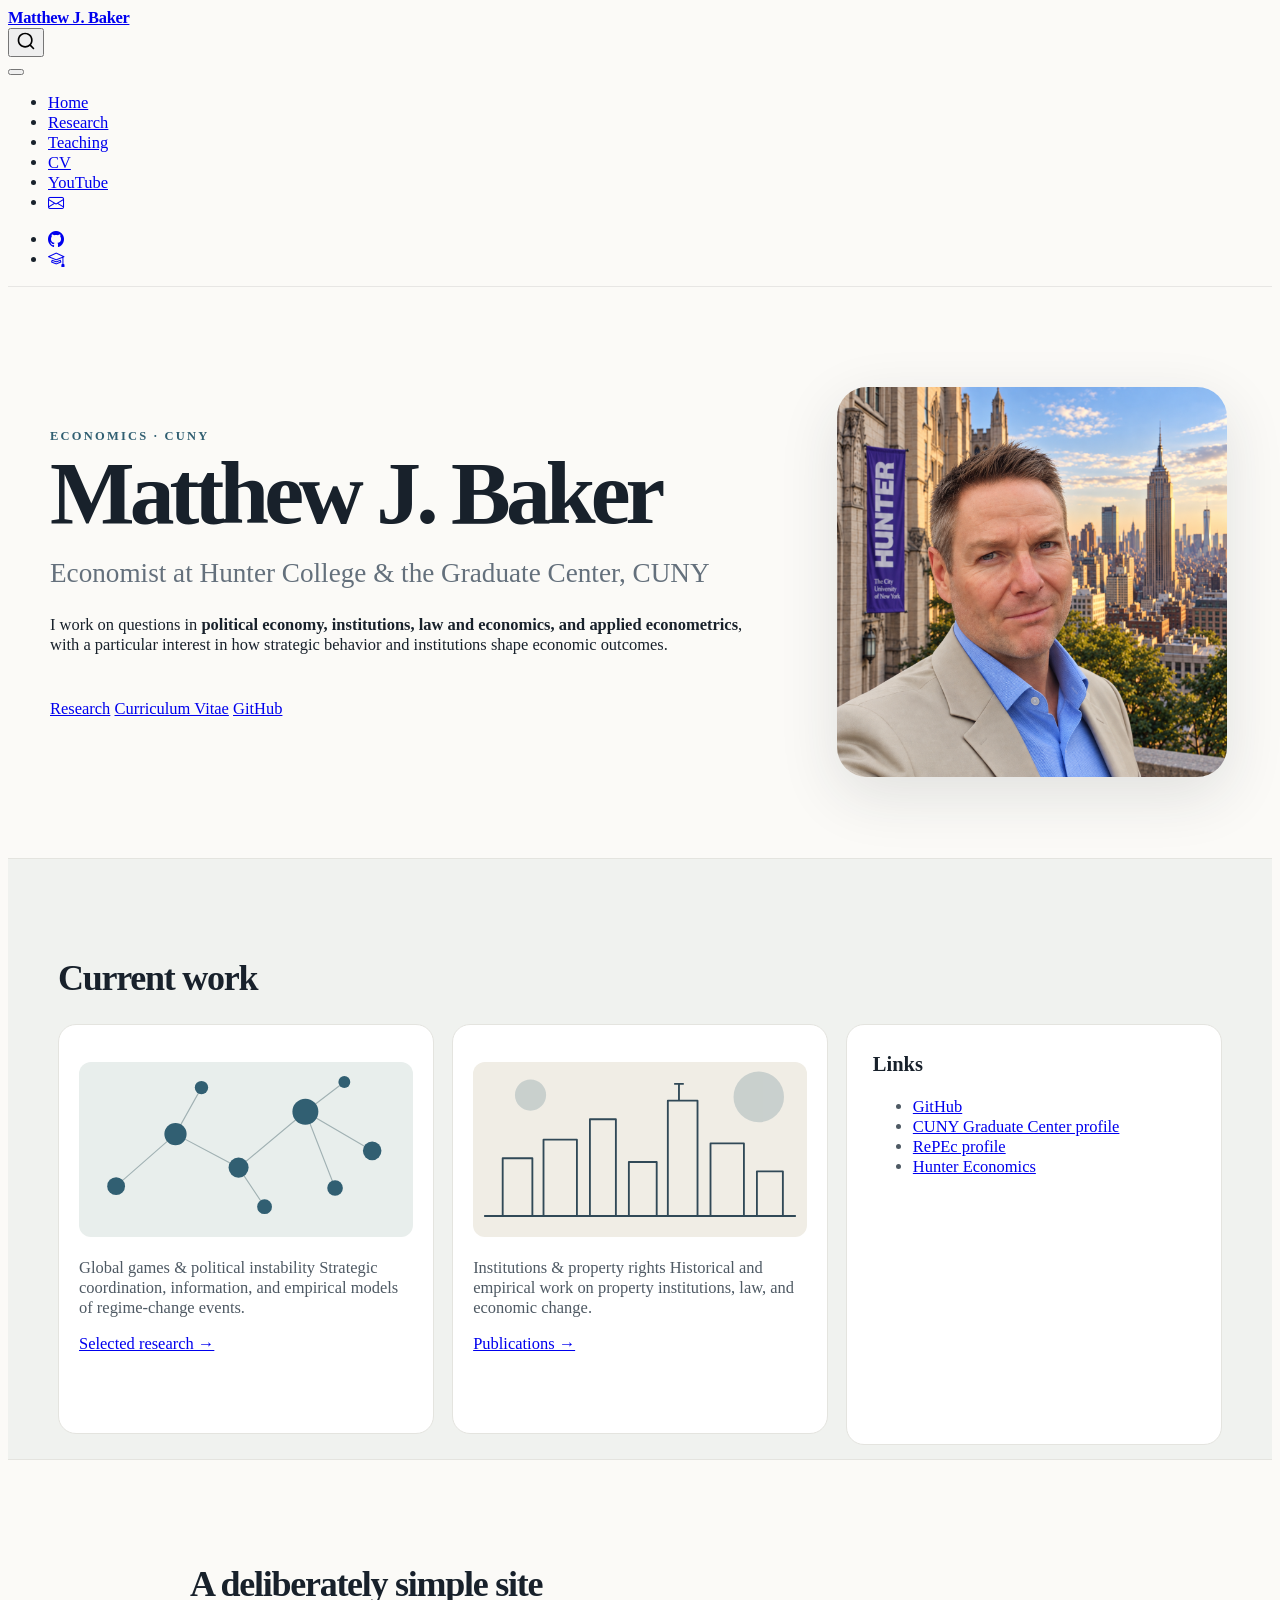
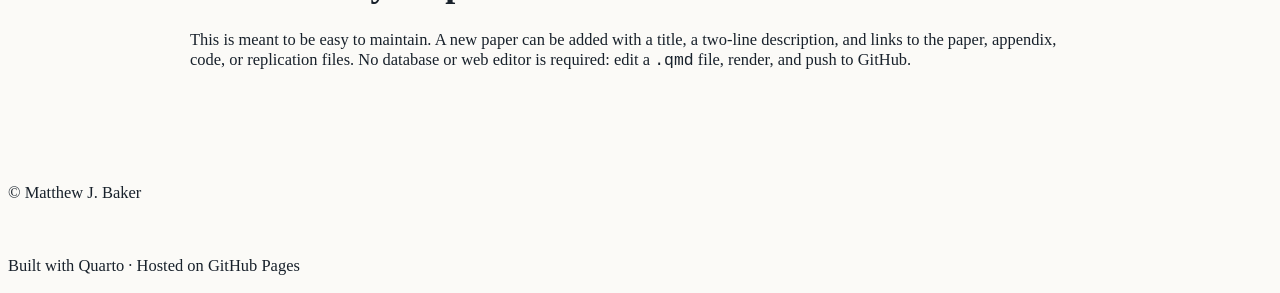
==== docs/index.html @ 520c76de "Initial academic website" ====
<!DOCTYPE html>
<html xmlns="http://www.w3.org/1999/xhtml" lang="en" xml:lang="en"><head>

<meta charset="utf-8">
<meta name="generator" content="quarto-1.10.18">

<meta name="viewport" content="width=device-width, initial-scale=1.0, user-scalable=yes">


<title>Matthew J. Baker</title>
<style>
/* Default styles provided by pandoc.
** See https://pandoc.org/MANUAL.html#variables-for-html for config info.
*/
span.smallcaps{font-variant: small-caps;}
div.columns{display: flex; gap: 1.5em;}
div.column{flex: auto;}
@media screen {
div.columns{gap: min(4vw, 1.5em);}
div.column{overflow-x: auto;}
}
div.hanging-indent{margin-left: 1.5em; text-indent: -1.5em;}
ul.task-list{list-style: none;}
ul.task-list li input[type="checkbox"] {
  width: 0.8em;
  margin: 0 0.8em 0.2em -1em; /* quarto-specific, see https://github.com/quarto-dev/quarto-cli/issues/4556 */ 
  vertical-align: middle;
}
</style>


<script src="site_libs/quarto-nav/quarto-nav.js"></script>
<script src="site_libs/quarto-nav/headroom.min.js"></script>
<script src="site_libs/clipboard/clipboard.min.js"></script>
<script src="site_libs/quarto-search/autocomplete.umd.js"></script>
<script src="site_libs/quarto-search/fuse.min.js"></script>
<script src="site_libs/quarto-search/quarto-search.js"></script>
<meta name="quarto:offset" content="./">
<script src="site_libs/quarto-html/quarto.js" type="module"></script>
<script src="site_libs/quarto-html/tabsets/tabsets.js" type="module"></script>
<script src="site_libs/quarto-html/popper.min.js"></script>
<script src="site_libs/quarto-html/tippy.umd.min.js"></script>
<script src="site_libs/quarto-html/anchor.min.js"></script>
<link href="site_libs/quarto-html/tippy.css" rel="stylesheet">
<link href="site_libs/quarto-html/quarto-syntax-highlighting-64a204ab8560d761af7679ceaba22944.css" rel="stylesheet" id="quarto-text-highlighting-styles">
<script src="site_libs/bootstrap/bootstrap.min.js"></script>
<link href="site_libs/bootstrap/bootstrap-icons.css" rel="stylesheet">
<link href="site_libs/bootstrap/bootstrap-172ba59bd5e0b52282274ba0c0cc16fc.min.css" rel="stylesheet" append-hash="true" id="quarto-bootstrap" data-mode="light">
<script id="quarto-search-options" type="application/json">{
  "location": "navbar",
  "copy-button": false,
  "collapse-after": 3,
  "panel-placement": "end",
  "type": "overlay",
  "limit": 50,
  "keyboard-shortcut": [
    "f",
    "/",
    "s"
  ],
  "show-item-context": false,
  "language": {
    "search-no-results-text": "No results",
    "search-matching-documents-text": "matching documents",
    "search-copy-link-title": "Copy link to search",
    "search-hide-matches-text": "Hide additional matches",
    "search-more-match-text": "more match in this document",
    "search-more-matches-text": "more matches in this document",
    "search-clear-button-title": "Clear",
    "search-text-placeholder": "",
    "search-detached-cancel-button-title": "Cancel",
    "search-submit-button-title": "Submit",
    "search-label": "Search"
  }
}</script>
<style>html{ scroll-behavior: smooth; }</style>


<link rel="stylesheet" href="styles.css">
<meta property="og:title" content="– Matthew J. Baker">
<meta property="og:description" content="Economist at Hunter College and the Graduate Center, CUNY">
<meta property="og:image" content="images/headshot.png">
<meta property="og:site_name" content="Matthew J. Baker">
<meta property="og:image:alt" content="Matthew J. Baker">
</head>

<body class="nav-fixed quarto-light">

<div id="quarto-search-results"></div>
  <header id="quarto-header" class="headroom fixed-top">
    <nav class="navbar navbar-expand-lg " data-bs-theme="dark">
      <div class="navbar-container container-fluid">
      <div class="navbar-brand-container mx-auto">
    <a class="navbar-brand" href="./index.html">
    <span class="navbar-title">Matthew J. Baker</span>
    </a>
  </div>
            <div id="quarto-search" class="" title="Search"></div>
          <button class="navbar-toggler" type="button" data-bs-toggle="collapse" data-bs-target="#navbarCollapse" aria-controls="navbarCollapse" role="menu" aria-expanded="false" aria-label="Toggle navigation" onclick="if (window.quartoToggleHeadroom) { window.quartoToggleHeadroom(); }">
  <span class="navbar-toggler-icon"></span>
</button>
          <div class="collapse navbar-collapse" id="navbarCollapse">
            <ul class="navbar-nav navbar-nav-scroll me-auto">
  <li class="nav-item">
    <a class="nav-link active" href="./index.html" aria-current="page"> 
<span class="menu-text">Home</span></a>
  </li>  
  <li class="nav-item">
    <a class="nav-link" href="./research.html"> 
<span class="menu-text">Research</span></a>
  </li>  
  <li class="nav-item">
    <a class="nav-link" href="./teaching.html"> 
<span class="menu-text">Teaching</span></a>
  </li>  
  <li class="nav-item">
    <a class="nav-link" href="./cv.html"> 
<span class="menu-text">CV</span></a>
  </li>  
  <li class="nav-item">
    <a class="nav-link" href="https://www.youtube.com/@matthewbaker494"> 
<span class="menu-text">YouTube</span></a>
  </li>  
  <li class="nav-item compact">
    <a class="nav-link" href="mailto:matthew.baker@hunter.cuny.edu"> <i class="bi bi-envelope" role="img" aria-label="Email">
</i> 
<span class="menu-text"></span></a>
  </li>  
</ul>
            <ul class="navbar-nav navbar-nav-scroll ms-auto">
  <li class="nav-item compact">
    <a class="nav-link" href="https://github.com/mbaker21231"> <i class="bi bi-github" role="img" aria-label="GitHub">
</i> 
<span class="menu-text"></span></a>
  </li>  
  <li class="nav-item compact">
    <a class="nav-link" href="https://www.gc.cuny.edu/people/matthew-baker"> <i class="bi bi-mortarboard" role="img" aria-label="CUNY Graduate Center profile">
</i> 
<span class="menu-text"></span></a>
  </li>  
</ul>
          </div> <!-- /navcollapse -->
            <div class="quarto-navbar-tools">
</div>
      </div> <!-- /container-fluid -->
    </nav>
</header>
<!-- content -->
<div id="quarto-content" class="quarto-container page-columns page-rows-contents page-layout-full page-navbar">
<!-- sidebar -->
<!-- margin-sidebar -->
    
<!-- main -->
<main class="content column-page" id="quarto-document-content"><header id="title-block-header" class="quarto-title-block"></header>




<div class="hero-wrap">
<div class="hero-copy">
<div class="eyebrow">
ECONOMICS · CUNY
</div>
<section id="matthew-j.-baker" class="level1">
<h1>Matthew J. Baker</h1>
<section id="economist-at-hunter-college-the-graduate-center-cuny" class="level2">
<h2 class="anchored" data-anchor-id="economist-at-hunter-college-the-graduate-center-cuny">Economist at Hunter College &amp; the Graduate Center, CUNY</h2>
<p>I work on questions in <strong>political economy, institutions, law and economics, and applied econometrics</strong>, with a particular interest in how strategic behavior and institutions shape economic outcomes.</p>
<div class="hero-links">
<p><a class="btn btn-primary" href="./research.html">Research</a> <a class="btn btn-outline-dark" href="./cv.html">Curriculum Vitae</a> <a class="btn btn-outline-dark" href="https://github.com/mbaker21231">GitHub</a></p>
</div>
</section>
</section>
</div>
<div class="hero-image">
<p><img src="images/headshot.png" class="img-fluid" alt="Matthew J. Baker"></p>
</div>
</div>
<section id="current-work" class="level2 stripe">
<h2 class="anchored" data-anchor-id="current-work">Current work</h2>
<div class="card-grid">
<div class="site-card">
<p><img src="images/research-network.svg" class="img-fluid" alt="Abstract network diagram"> Global games &amp; political instability Strategic coordination, information, and empirical models of regime-change events.</p>
<p><a href="./research.html">Selected research →</a></p>
</div>
<div class="site-card">
<p><img src="images/nyc-lines.svg" class="img-fluid" alt="Abstract New York skyline line drawing"> Institutions &amp; property rights Historical and empirical work on property institutions, law, and economic change.</p>
<p><a href="./research.html">Publications →</a></p>
</div>
<section id="links" class="level3 site-card text-card">
<h3 class="anchored" data-anchor-id="links">Links</h3>
<ul>
<li><a href="https://github.com/mbaker21231">GitHub</a></li>
<li><a href="https://www.gc.cuny.edu/people/matthew-baker">CUNY Graduate Center profile</a></li>
<li><a href="https://ideas.repec.org/e/pba114.html">RePEc profile</a></li>
<li><a href="https://www.hunter.cuny.edu/artsci/economics/">Hunter Economics</a></li>
</ul>
</section>
</div>
</section>
<section id="a-deliberately-simple-site" class="level2 home-section">
<h2 class="anchored" data-anchor-id="a-deliberately-simple-site">A deliberately simple site</h2>
<p>This is meant to be easy to maintain. A new paper can be added with a title, a two-line description, and links to the paper, appendix, code, or replication files. No database or web editor is required: edit a <code>.qmd</code> file, render, and push to GitHub.</p>
</section>



</main> <!-- /main -->
<script id="quarto-html-after-body" type="application/javascript">
  window.document.addEventListener("DOMContentLoaded", function (event) {
    const icon = "";
    const anchorJS = new window.AnchorJS();
    anchorJS.options = {
      placement: 'right',
      icon: icon
    };
    anchorJS.add('.anchored');
    const isCodeAnnotation = (el) => {
      for (const clz of el.classList) {
        if (clz.startsWith('code-annotation-')) {                     
          return true;
        }
      }
      return false;
    }
    const onCopySuccess = function(e) {
      // button target
      const button = e.trigger;
      // don't keep focus
      button.blur();
      // flash "checked"
      button.classList.add('code-copy-button-checked');
      var currentTitle = button.getAttribute("title");
      button.setAttribute("title", "Copied!");
      let tooltip;
      if (window.bootstrap) {
        button.setAttribute("data-bs-toggle", "tooltip");
        button.setAttribute("data-bs-placement", "left");
        button.setAttribute("data-bs-title", "Copied!");
        tooltip = new bootstrap.Tooltip(button, 
          { trigger: "manual", 
            customClass: "code-copy-button-tooltip",
            offset: [0, -8]});
        tooltip.show();    
      }
      setTimeout(function() {
        if (tooltip) {
          tooltip.hide();
          button.removeAttribute("data-bs-title");
          button.removeAttribute("data-bs-toggle");
          button.removeAttribute("data-bs-placement");
        }
        button.setAttribute("title", currentTitle);
        button.classList.remove('code-copy-button-checked');
      }, 1000);
      // clear code selection
      e.clearSelection();
    }
    const getTextToCopy = function(trigger) {
      const outerScaffold = trigger.parentElement.cloneNode(true);
      const codeEl = outerScaffold.querySelector('code');
      for (const childEl of codeEl.children) {
        if (isCodeAnnotation(childEl)) {
          childEl.remove();
        }
      }
      return codeEl.innerText;
    }
    const clipboard = new window.ClipboardJS('.code-copy-button:not([data-in-quarto-modal])', {
      text: getTextToCopy
    });
    clipboard.on('success', onCopySuccess);
    if (window.document.getElementById('quarto-embedded-source-code-modal')) {
      const clipboardModal = new window.ClipboardJS('.code-copy-button[data-in-quarto-modal]', {
        text: getTextToCopy,
        container: window.document.getElementById('quarto-embedded-source-code-modal')
      });
      clipboardModal.on('success', onCopySuccess);
    }
      var localhostRegex = new RegExp(/^(?:http|https):\/\/localhost\:?[0-9]*\//);
      var mailtoRegex = new RegExp(/^mailto:/);
        var filterRegex = new RegExp('/' + window.location.host + '/');
      var isInternal = (href) => {
          return filterRegex.test(href) || localhostRegex.test(href) || mailtoRegex.test(href);
      }
      // Inspect non-navigation links and adorn them if external
     var links = window.document.querySelectorAll('a[href]:not(.nav-link):not(.navbar-brand):not(.toc-action):not(.sidebar-link):not(.sidebar-item-toggle):not(.pagination-link):not(.no-external):not([aria-hidden]):not(.dropdown-item):not(.quarto-navigation-tool):not(.about-link)');
      for (var i=0; i<links.length; i++) {
        const link = links[i];
        if (!isInternal(link.href)) {
          // undo the damage that might have been done by quarto-nav.js in the case of
          // links that we want to consider external
          if (link.dataset.originalHref !== undefined) {
            link.href = link.dataset.originalHref;
          }
            // target, if specified
            link.setAttribute("target", "_blank");
            if (link.getAttribute("rel") === null) {
              link.setAttribute("rel", "noopener");
            }
        }
      }
    function tippyHover(el, contentFn, onTriggerFn, onUntriggerFn) {
      const config = {
        allowHTML: true,
        maxWidth: 500,
        delay: 100,
        arrow: false,
        appendTo: function(el) {
            return el.parentElement;
        },
        interactive: true,
        interactiveBorder: 10,
        theme: 'quarto',
        placement: 'bottom-start',
      };
      if (contentFn) {
        config.content = contentFn;
      }
      if (onTriggerFn) {
        config.onTrigger = onTriggerFn;
      }
      if (onUntriggerFn) {
        config.onUntrigger = onUntriggerFn;
      }
      window.tippy(el, config); 
    }
    const noterefs = window.document.querySelectorAll('a[role="doc-noteref"]');
    for (var i=0; i<noterefs.length; i++) {
      const ref = noterefs[i];
      tippyHover(ref, function() {
        // use id or data attribute instead here
        let href = ref.getAttribute('data-footnote-href') || ref.getAttribute('href');
        try { href = new URL(href).hash; } catch {}
        const id = href.replace(/^#\/?/, "");
        const note = window.document.getElementById(id);
        if (note) {
          return note.innerHTML;
        } else {
          return "";
        }
      });
    }
    const xrefs = window.document.querySelectorAll('a.quarto-xref');
    const processXRef = (id, note) => {
      // Strip column container classes
      const stripColumnClz = (el) => {
        el.classList.remove("page-full", "page-columns");
        if (el.children) {
          for (const child of el.children) {
            stripColumnClz(child);
          }
        }
      }
      stripColumnClz(note)
      if (id === null || id.startsWith('sec-')) {
        // Special case sections, only their first couple elements
        const container = document.createElement("div");
        if (note.children && note.children.length > 2) {
          container.appendChild(note.children[0].cloneNode(true));
          for (let i = 1; i < note.children.length; i++) {
            const child = note.children[i];
            if (child.tagName === "P" && child.innerText === "") {
              continue;
            } else {
              container.appendChild(child.cloneNode(true));
              break;
            }
          }
          if (window.Quarto?.typesetMath) {
            window.Quarto.typesetMath(container);
          }
          return container.innerHTML
        } else {
          if (window.Quarto?.typesetMath) {
            window.Quarto.typesetMath(note);
          }
          return note.innerHTML;
        }
      } else {
        // Remove any anchor links if they are present
        const anchorLink = note.querySelector('a.anchorjs-link');
        if (anchorLink) {
          anchorLink.remove();
        }
        if (window.Quarto?.typesetMath) {
          window.Quarto.typesetMath(note);
        }
        if (note.classList.contains("callout")) {
          return note.outerHTML;
        } else {
          return note.innerHTML;
        }
      }
    }
    for (var i=0; i<xrefs.length; i++) {
      const xref = xrefs[i];
      tippyHover(xref, undefined, function(instance) {
        instance.disable();
        let url = xref.getAttribute('href');
        let hash = undefined; 
        if (url.startsWith('#')) {
          hash = url;
        } else {
          try { hash = new URL(url).hash; } catch {}
        }
        if (hash) {
          const id = hash.replace(/^#\/?/, "");
          const note = window.document.getElementById(id);
          if (note !== null) {
            try {
              const html = processXRef(id, note.cloneNode(true));
              instance.setContent(html);
            } finally {
              instance.enable();
              instance.show();
            }
          } else {
            // See if we can fetch this
            fetch(url.split('#')[0])
            .then(res => res.text())
            .then(html => {
              const parser = new DOMParser();
              const htmlDoc = parser.parseFromString(html, "text/html");
              const note = htmlDoc.getElementById(id);
              if (note !== null) {
                const html = processXRef(id, note);
                instance.setContent(html);
              } 
            }).finally(() => {
              instance.enable();
              instance.show();
            });
          }
        } else {
          // See if we can fetch a full url (with no hash to target)
          // This is a special case and we should probably do some content thinning / targeting
          fetch(url)
          .then(res => res.text())
          .then(html => {
            const parser = new DOMParser();
            const htmlDoc = parser.parseFromString(html, "text/html");
            const note = htmlDoc.querySelector('main.content');
            if (note !== null) {
              // This should only happen for chapter cross references
              // (since there is no id in the URL)
              // remove the first header
              if (note.children.length > 0 && note.children[0].tagName === "HEADER") {
                note.children[0].remove();
              }
              const html = processXRef(null, note);
              instance.setContent(html);
            } 
          }).finally(() => {
            instance.enable();
            instance.show();
          });
        }
      }, function(instance) {
      });
    }
        let selectedAnnoteEl;
        const selectorForAnnotation = ( cell, annotation) => {
          let cellAttr = 'data-code-cell="' + cell + '"';
          let lineAttr = 'data-code-annotation="' +  annotation + '"';
          const selector = 'span[' + cellAttr + '][' + lineAttr + ']';
          return selector;
        }
        const selectCodeLines = (annoteEl) => {
          const doc = window.document;
          const targetCell = annoteEl.getAttribute("data-target-cell");
          const targetAnnotation = annoteEl.getAttribute("data-target-annotation");
          const annoteSpan = window.document.querySelector(selectorForAnnotation(targetCell, targetAnnotation));
          const lines = annoteSpan.getAttribute("data-code-lines").split(",");
          const lineIds = lines.map((line) => {
            return targetCell + "-" + line;
          })
          let top = null;
          let height = null;
          let parent = null;
          if (lineIds.length > 0) {
              //compute the position of the single el (top and bottom and make a div)
              const el = window.document.getElementById(lineIds[0]);
              top = el.offsetTop;
              height = el.offsetHeight;
              parent = el.parentElement.parentElement;
            if (lineIds.length > 1) {
              const lastEl = window.document.getElementById(lineIds[lineIds.length - 1]);
              const bottom = lastEl.offsetTop + lastEl.offsetHeight;
              height = bottom - top;
            }
            if (top !== null && height !== null && parent !== null) {
              // cook up a div (if necessary) and position it 
              let div = window.document.getElementById("code-annotation-line-highlight");
              if (div === null) {
                div = window.document.createElement("div");
                div.setAttribute("id", "code-annotation-line-highlight");
                div.style.position = 'absolute';
                parent.appendChild(div);
              }
              div.style.top = top - 2 + "px";
              div.style.height = height + 4 + "px";
              div.style.left = 0;
              let gutterDiv = window.document.getElementById("code-annotation-line-highlight-gutter");
              if (gutterDiv === null) {
                gutterDiv = window.document.createElement("div");
                gutterDiv.setAttribute("id", "code-annotation-line-highlight-gutter");
                gutterDiv.style.position = 'absolute';
                const codeCell = window.document.getElementById(targetCell);
                const gutter = codeCell.querySelector('.code-annotation-gutter');
                gutter.appendChild(gutterDiv);
              }
              gutterDiv.style.top = top - 2 + "px";
              gutterDiv.style.height = height + 4 + "px";
            }
            selectedAnnoteEl = annoteEl;
          }
        };
        const unselectCodeLines = () => {
          const elementsIds = ["code-annotation-line-highlight", "code-annotation-line-highlight-gutter"];
          elementsIds.forEach((elId) => {
            const div = window.document.getElementById(elId);
            if (div) {
              div.remove();
            }
          });
          selectedAnnoteEl = undefined;
        };
          // Handle positioning of the toggle
      window.addEventListener(
        "resize",
        throttle(() => {
          elRect = undefined;
          if (selectedAnnoteEl) {
            selectCodeLines(selectedAnnoteEl);
          }
        }, 10)
      );
      function throttle(fn, ms) {
      let throttle = false;
      let timer;
        return (...args) => {
          if(!throttle) { // first call gets through
              fn.apply(this, args);
              throttle = true;
          } else { // all the others get throttled
              if(timer) clearTimeout(timer); // cancel #2
              timer = setTimeout(() => {
                fn.apply(this, args);
                timer = throttle = false;
              }, ms);
          }
        };
      }
        // Attach click handler to the DT
        const annoteDls = window.document.querySelectorAll('dt[data-target-cell]');
        for (const annoteDlNode of annoteDls) {
          annoteDlNode.addEventListener('click', (event) => {
            const clickedEl = event.target;
            if (clickedEl !== selectedAnnoteEl) {
              unselectCodeLines();
              const activeEl = window.document.querySelector('dt[data-target-cell].code-annotation-active');
              if (activeEl) {
                activeEl.classList.remove('code-annotation-active');
              }
              selectCodeLines(clickedEl);
              clickedEl.classList.add('code-annotation-active');
            } else {
              // Unselect the line
              unselectCodeLines();
              clickedEl.classList.remove('code-annotation-active');
            }
          });
        }
    const findCites = (el) => {
      const parentEl = el.parentElement;
      if (parentEl) {
        const cites = parentEl.dataset.cites;
        if (cites) {
          return {
            el,
            cites: cites.split(' ')
          };
        } else {
          return findCites(el.parentElement)
        }
      } else {
        return undefined;
      }
    };
    var bibliorefs = window.document.querySelectorAll('a[role="doc-biblioref"]');
    for (var i=0; i<bibliorefs.length; i++) {
      const ref = bibliorefs[i];
      const citeInfo = findCites(ref);
      if (citeInfo) {
        tippyHover(citeInfo.el, function() {
          var popup = window.document.createElement('div');
          citeInfo.cites.forEach(function(cite) {
            var citeDiv = window.document.createElement('div');
            citeDiv.classList.add('hanging-indent');
            citeDiv.classList.add('csl-entry');
            var biblioDiv = window.document.getElementById('ref-' + cite);
            if (biblioDiv) {
              citeDiv.innerHTML = biblioDiv.innerHTML;
            }
            popup.appendChild(citeDiv);
          });
          return popup.innerHTML;
        });
      }
    }
  });
  </script>
</div> <!-- /content -->
<footer class="footer">
  <div class="nav-footer">
    <div class="nav-footer-left">
<p>© Matthew J. Baker</p>
</div>   
    <div class="nav-footer-center">
      &nbsp;
    </div>
    <div class="nav-footer-right">
<p>Built with Quarto · Hosted on GitHub Pages</p>
</div>
  </div>
</footer>




<script src="site_libs/quarto-html/zenscroll-min.js"></script>
</body></html>
---- docs/site_libs/quarto-html/tippy.css ----
.tippy-box[data-animation=fade][data-state=hidden]{opacity:0}[data-tippy-root]{max-width:calc(100vw - 10px)}.tippy-box{position:relative;background-color:#333;color:#fff;border-radius:4px;font-size:14px;line-height:1.4;white-space:normal;outline:0;transition-property:transform,visibility,opacity}.tippy-box[data-placement^=top]>.tippy-arrow{bottom:0}.tippy-box[data-placement^=top]>.tippy-arrow:before{bottom:-7px;left:0;border-width:8px 8px 0;border-top-color:initial;transform-origin:center top}.tippy-box[data-placement^=bottom]>.tippy-arrow{top:0}.tippy-box[data-placement^=bottom]>.tippy-arrow:before{top:-7px;left:0;border-width:0 8px 8px;border-bottom-color:initial;transform-origin:center bottom}.tippy-box[data-placement^=left]>.tippy-arrow{right:0}.tippy-box[data-placement^=left]>.tippy-arrow:before{border-width:8px 0 8px 8px;border-left-color:initial;right:-7px;transform-origin:center left}.tippy-box[data-placement^=right]>.tippy-arrow{left:0}.tippy-box[data-placement^=right]>.tippy-arrow:before{left:-7px;border-width:8px 8px 8px 0;border-right-color:initial;transform-origin:center right}.tippy-box[data-inertia][data-state=visible]{transition-timing-function:cubic-bezier(.54,1.5,.38,1.11)}.tippy-arrow{width:16px;height:16px;color:#333}.tippy-arrow:before{content:"";position:absolute;border-color:transparent;border-style:solid}.tippy-content{position:relative;padding:5px 9px;z-index:1}
---- docs/site_libs/quarto-html/quarto-syntax-highlighting-64a204ab8560d761af7679ceaba22944.css ----
/* quarto syntax highlight colors */
:root {
  --quarto-hl-ot-color: #003B4F;
  --quarto-hl-at-color: #657422;
  --quarto-hl-ss-color: #20794D;
  --quarto-hl-an-color: #5E5E5E;
  --quarto-hl-fu-color: #4758AB;
  --quarto-hl-st-color: #20794D;
  --quarto-hl-cf-color: #003B4F;
  --quarto-hl-op-color: #5E5E5E;
  --quarto-hl-er-color: #AD0000;
  --quarto-hl-bn-color: #AD0000;
  --quarto-hl-al-color: #AD0000;
  --quarto-hl-va-color: #111111;
  --quarto-hl-bu-color: inherit;
  --quarto-hl-ex-color: inherit;
  --quarto-hl-pp-color: #AD0000;
  --quarto-hl-in-color: #5E5E5E;
  --quarto-hl-vs-color: #20794D;
  --quarto-hl-wa-color: #5E5E5E;
  --quarto-hl-do-color: #5E5E5E;
  --quarto-hl-im-color: #00769E;
  --quarto-hl-ch-color: #20794D;
  --quarto-hl-dt-color: #AD0000;
  --quarto-hl-fl-color: #AD0000;
  --quarto-hl-co-color: #5E5E5E;
  --quarto-hl-cv-color: #5E5E5E;
  --quarto-hl-cn-color: #8f5902;
  --quarto-hl-sc-color: #5E5E5E;
  --quarto-hl-dv-color: #AD0000;
  --quarto-hl-kw-color: #003B4F;
}

/* other quarto variables */
:root {
  --quarto-font-monospace: SFMono-Regular, Menlo, Monaco, Consolas, "Liberation Mono", "Courier New", monospace;
}

/* syntax highlight based on Pandoc's rules */
pre > code.sourceCode > span {
  color: #003B4F;
}

code.sourceCode > span {
  color: #003B4F;
}

div.sourceCode,
div.sourceCode pre.sourceCode {
  color: #003B4F;
}

/* Normal */
code span {
  color: #003B4F;
}

/* Alert */
code span.al {
  color: #AD0000;
  font-style: inherit;
}

/* Annotation */
code span.an {
  color: #5E5E5E;
  font-style: inherit;
}

/* Attribute */
code span.at {
  color: #657422;
  font-style: inherit;
}

/* BaseN */
code span.bn {
  color: #AD0000;
  font-style: inherit;
}

/* BuiltIn */
code span.bu {
  font-style: inherit;
}

/* ControlFlow */
code span.cf {
  color: #003B4F;
  font-weight: bold;
  font-style: inherit;
}

/* Char */
code span.ch {
  color: #20794D;
  font-style: inherit;
}

/* Constant */
code span.cn {
  color: #8f5902;
  font-style: inherit;
}

/* Comment */
code span.co {
  color: #5E5E5E;
  font-style: inherit;
}

/* CommentVar */
code span.cv {
  color: #5E5E5E;
  font-style: italic;
}

/* Documentation */
code span.do {
  color: #5E5E5E;
  font-style: italic;
}

/* DataType */
code span.dt {
  color: #AD0000;
  font-style: inherit;
}

/* DecVal */
code span.dv {
  color: #AD0000;
  font-style: inherit;
}

/* Error */
code span.er {
  color: #AD0000;
  font-style: inherit;
}

/* Extension */
code span.ex {
  font-style: inherit;
}

/* Float */
code span.fl {
  color: #AD0000;
  font-style: inherit;
}

/* Function */
code span.fu {
  color: #4758AB;
  font-style: inherit;
}

/* Import */
code span.im {
  color: #00769E;
  font-style: inherit;
}

/* Information */
code span.in {
  color: #5E5E5E;
  font-style: inherit;
}

/* Keyword */
code span.kw {
  color: #003B4F;
  font-weight: bold;
  font-style: inherit;
}

/* Operator */
code span.op {
  color: #5E5E5E;
  font-style: inherit;
}

/* Other */
code span.ot {
  color: #003B4F;
  font-style: inherit;
}

/* Preprocessor */
code span.pp {
  color: #AD0000;
  font-style: inherit;
}

/* SpecialChar */
code span.sc {
  color: #5E5E5E;
  font-style: inherit;
}

/* SpecialString */
code span.ss {
  color: #20794D;
  font-style: inherit;
}

/* String */
code span.st {
  color: #20794D;
  font-style: inherit;
}

/* Variable */
code span.va {
  color: #111111;
  font-style: inherit;
}

/* VerbatimString */
code span.vs {
  color: #20794D;
  font-style: inherit;
}

/* Warning */
code span.wa {
  color: #5E5E5E;
  font-style: italic;
}

.prevent-inlining {
  content: "</";
}

/*# sourceMappingURL=9d8d5bb603a83b8298b89080a598c93b.css.map */
---- docs/styles.css ----
:root {
  --ink: #18212b;
  --muted: #64707c;
  --paper: #fbfaf7;
  --panel: #ffffff;
  --accent: #315f72;
  --line: #e4e4df;
}

body {
  color: var(--ink);
  background: var(--paper);
  font-size: 1.03rem;
}

.navbar {
  border-bottom: 1px solid rgba(0,0,0,.08);
  background: rgba(251,250,247,.96) !important;
}

.navbar-brand { font-weight: 700; letter-spacing: -.02em; }

.hero-wrap {
  max-width: 1180px;
  margin: 0 auto;
  padding: 5.2rem 2rem 4rem;
  display: grid;
  grid-template-columns: 1.35fr .75fr;
  gap: 4.5rem;
  align-items: center;
}

.hero-copy h1 {
  font-size: clamp(3.1rem, 7vw, 6.2rem);
  line-height: .95;
  letter-spacing: -.055em;
  margin: .35rem 0 1rem;
}

.hero-copy h2 {
  font-size: clamp(1.25rem, 2.3vw, 1.7rem);
  font-weight: 400;
  color: var(--muted);
  margin-bottom: 1.6rem;
}

.eyebrow {
  font-size: .78rem;
  letter-spacing: .18em;
  font-weight: 800;
  color: var(--accent);
}

.hero-links { display: flex; gap: .65rem; flex-wrap: wrap; margin-top: 1.7rem; }

.hero-image img {
  width: 100%;
  max-width: 390px;
  display: block;
  margin: 0 auto;
  border-radius: 30px;
  box-shadow: 0 18px 60px rgba(30,40,50,.12);
}

.image-note { text-align: center; color: var(--muted); font-size: .82rem; margin-top: .7rem; }

.stripe {
  padding: 4.2rem max(2rem, calc((100vw - 1180px)/2));
  background: #f0f2ef;
  border-top: 1px solid var(--line);
  border-bottom: 1px solid var(--line);
}

.stripe > h2, .home-section > h2 { font-size: 2.25rem; letter-spacing: -.035em; margin-bottom: 1.6rem; }

.card-grid {
  display: grid;
  grid-template-columns: repeat(3, 1fr);
  gap: 1.15rem;
}

.site-card {
  background: var(--panel);
  border: 1px solid var(--line);
  border-radius: 18px;
  padding: 1.25rem;
  min-height: 100%;
}

.site-card img { width: 100%; height: 175px; object-fit: cover; border-radius: 12px; margin-bottom: 1rem; }
.site-card h3 { font-size: 1.28rem; margin-top: .1rem; }
.site-card p, .site-card li { color: #4e5963; }
.text-card { padding: 1.6rem; }

.home-section { max-width: 900px; margin: 0 auto; padding: 4.5rem 2rem 5rem; }

.paper {
  padding: 1.4rem 0 1.7rem;
  border-bottom: 1px solid var(--line);
}
.paper h3 { font-size: 1.35rem; margin-bottom: .35rem; }

.quarto-title-banner { background: transparent; }

@media (max-width: 850px) {
  .hero-wrap { grid-template-columns: 1fr; gap: 2.5rem; padding-top: 3.5rem; }
  .hero-image { max-width: 310px; }
  .card-grid { grid-template-columns: 1fr; }
}
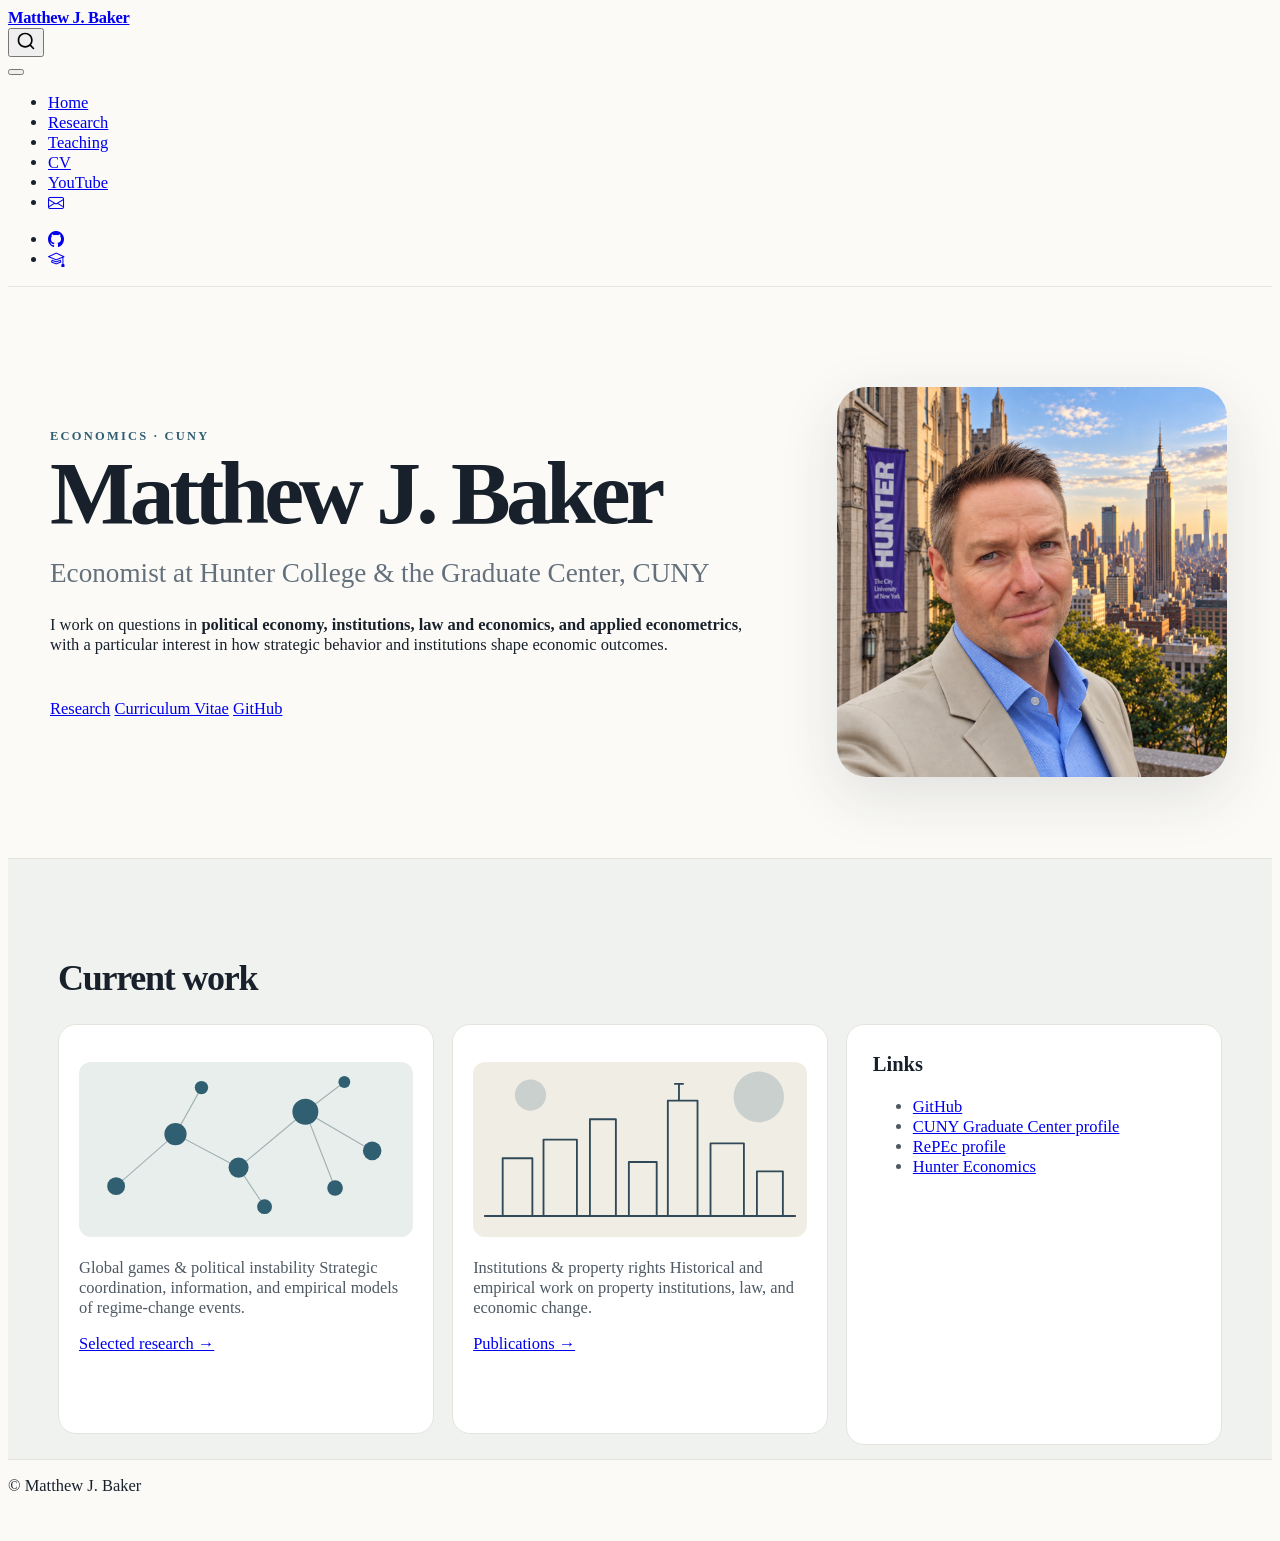
==== commit 25486d1f: "Updated website" ====
--- a/docs/index.html
+++ b/docs/index.html
@@ -198,10 +198,6 @@
 </section>
 </div>
 </section>
-<section id="a-deliberately-simple-site" class="level2 home-section">
-<h2 class="anchored" data-anchor-id="a-deliberately-simple-site">A deliberately simple site</h2>
-<p>This is meant to be easy to maintain. A new paper can be added with a title, a two-line description, and links to the paper, appendix, code, or replication files. No database or web editor is required: edit a <code>.qmd</code> file, render, and push to GitHub.</p>
-</section>
 
 
 
@@ -620,9 +616,7 @@
     <div class="nav-footer-center">
       &nbsp;
     </div>
-    <div class="nav-footer-right">
-<p>Built with Quarto · Hosted on GitHub Pages</p>
-</div>
+
   </div>
 </footer>
 
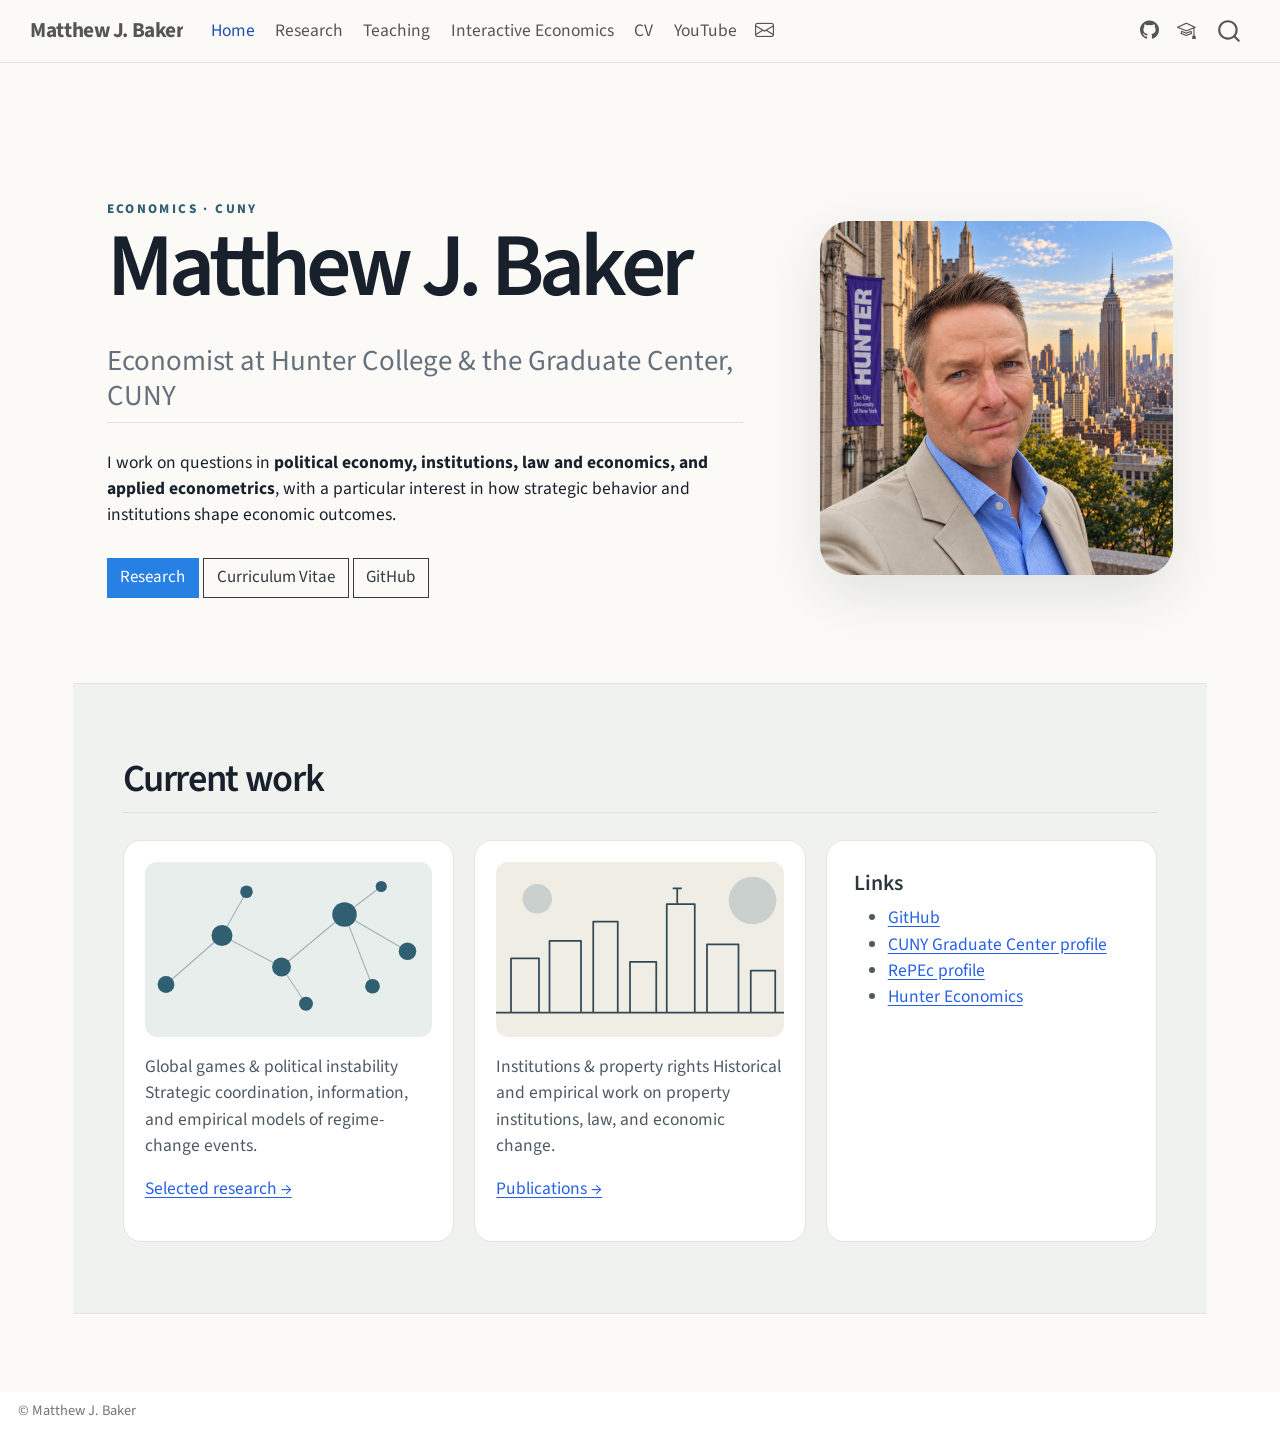
==== commit 12501818: "Added interactive profit maximization slider" ====
--- a/docs/index.html
+++ b/docs/index.html
@@ -2,7 +2,7 @@
 <html xmlns="http://www.w3.org/1999/xhtml" lang="en" xml:lang="en"><head>
 
 <meta charset="utf-8">
-<meta name="generator" content="quarto-1.10.18">
+<meta name="generator" content="quarto-1.9.37">
 
 <meta name="viewport" content="width=device-width, initial-scale=1.0, user-scalable=yes">
 
@@ -12,13 +12,10 @@
 /* Default styles provided by pandoc.
 ** See https://pandoc.org/MANUAL.html#variables-for-html for config info.
 */
+code{white-space: pre-wrap;}
 span.smallcaps{font-variant: small-caps;}
-div.columns{display: flex; gap: 1.5em;}
-div.column{flex: auto;}
-@media screen {
-div.columns{gap: min(4vw, 1.5em);}
-div.column{overflow-x: auto;}
-}
+div.columns{display: flex; gap: min(4vw, 1.5em);}
+div.column{flex: auto; overflow-x: auto;}
 div.hanging-indent{margin-left: 1.5em; text-indent: -1.5em;}
 ul.task-list{list-style: none;}
 ul.task-list li input[type="checkbox"] {
@@ -42,10 +39,10 @@
 <script src="site_libs/quarto-html/tippy.umd.min.js"></script>
 <script src="site_libs/quarto-html/anchor.min.js"></script>
 <link href="site_libs/quarto-html/tippy.css" rel="stylesheet">
-<link href="site_libs/quarto-html/quarto-syntax-highlighting-64a204ab8560d761af7679ceaba22944.css" rel="stylesheet" id="quarto-text-highlighting-styles">
+<link href="site_libs/quarto-html/quarto-syntax-highlighting-7f8f88aac4f3542376d5c11b86a4c14d.css" rel="stylesheet" id="quarto-text-highlighting-styles">
 <script src="site_libs/bootstrap/bootstrap.min.js"></script>
 <link href="site_libs/bootstrap/bootstrap-icons.css" rel="stylesheet">
-<link href="site_libs/bootstrap/bootstrap-172ba59bd5e0b52282274ba0c0cc16fc.min.css" rel="stylesheet" append-hash="true" id="quarto-bootstrap" data-mode="light">
+<link href="site_libs/bootstrap/bootstrap-a0f9fd0d421825b736dc1bbcbcba2219.min.css" rel="stylesheet" append-hash="true" id="quarto-bootstrap" data-mode="light">
 <script id="quarto-search-options" type="application/json">{
   "location": "navbar",
   "copy-button": false,
@@ -78,7 +75,6 @@
 
 <link rel="stylesheet" href="styles.css">
 <meta property="og:title" content="– Matthew J. Baker">
-<meta property="og:description" content="Economist at Hunter College and the Graduate Center, CUNY">
 <meta property="og:image" content="images/headshot.png">
 <meta property="og:site_name" content="Matthew J. Baker">
 <meta property="og:image:alt" content="Matthew J. Baker">
@@ -112,6 +108,10 @@
   <li class="nav-item">
     <a class="nav-link" href="./teaching.html"> 
 <span class="menu-text">Teaching</span></a>
+  </li>  
+  <li class="nav-item">
+    <a class="nav-link" href="./interactive-economics.html"> 
+<span class="menu-text">Interactive Economics</span></a>
   </li>  
   <li class="nav-item">
     <a class="nav-link" href="./cv.html"> 
@@ -616,7 +616,9 @@
     <div class="nav-footer-center">
       &nbsp;
     </div>
-
+    <div class="nav-footer-right">
+      &nbsp;
+    </div>
   </div>
 </footer>
 
--- a/docs/site_libs/quarto-html/quarto-syntax-highlighting-7f8f88aac4f3542376d5c11b86a4c14d.css
+++ b/docs/site_libs/quarto-html/quarto-syntax-highlighting-7f8f88aac4f3542376d5c11b86a4c14d.css
@@ -0,0 +1,236 @@
+/* quarto syntax highlight colors */
+:root {
+  --quarto-hl-ot-color: #003B4F;
+  --quarto-hl-at-color: #657422;
+  --quarto-hl-ss-color: #20794D;
+  --quarto-hl-an-color: #5E5E5E;
+  --quarto-hl-fu-color: #4758AB;
+  --quarto-hl-st-color: #20794D;
+  --quarto-hl-cf-color: #003B4F;
+  --quarto-hl-op-color: #5E5E5E;
+  --quarto-hl-er-color: #AD0000;
+  --quarto-hl-bn-color: #AD0000;
+  --quarto-hl-al-color: #AD0000;
+  --quarto-hl-va-color: #111111;
+  --quarto-hl-bu-color: inherit;
+  --quarto-hl-ex-color: inherit;
+  --quarto-hl-pp-color: #AD0000;
+  --quarto-hl-in-color: #5E5E5E;
+  --quarto-hl-vs-color: #20794D;
+  --quarto-hl-wa-color: #5E5E5E;
+  --quarto-hl-do-color: #5E5E5E;
+  --quarto-hl-im-color: #00769E;
+  --quarto-hl-ch-color: #20794D;
+  --quarto-hl-dt-color: #AD0000;
+  --quarto-hl-fl-color: #AD0000;
+  --quarto-hl-co-color: #5E5E5E;
+  --quarto-hl-cv-color: #5E5E5E;
+  --quarto-hl-cn-color: #8f5902;
+  --quarto-hl-sc-color: #5E5E5E;
+  --quarto-hl-dv-color: #AD0000;
+  --quarto-hl-kw-color: #003B4F;
+}
+
+/* other quarto variables */
+:root {
+  --quarto-font-monospace: SFMono-Regular, Menlo, Monaco, Consolas, "Liberation Mono", "Courier New", monospace;
+}
+
+/* syntax highlight based on Pandoc's rules */
+pre > code.sourceCode > span {
+  color: #003B4F;
+}
+
+code.sourceCode > span {
+  color: #003B4F;
+}
+
+div.sourceCode,
+div.sourceCode pre.sourceCode {
+  color: #003B4F;
+}
+
+/* Normal */
+code span {
+  color: #003B4F;
+}
+
+/* Alert */
+code span.al {
+  color: #AD0000;
+  font-style: inherit;
+}
+
+/* Annotation */
+code span.an {
+  color: #5E5E5E;
+  font-style: inherit;
+}
+
+/* Attribute */
+code span.at {
+  color: #657422;
+  font-style: inherit;
+}
+
+/* BaseN */
+code span.bn {
+  color: #AD0000;
+  font-style: inherit;
+}
+
+/* BuiltIn */
+code span.bu {
+  font-style: inherit;
+}
+
+/* ControlFlow */
+code span.cf {
+  color: #003B4F;
+  font-weight: bold;
+  font-style: inherit;
+}
+
+/* Char */
+code span.ch {
+  color: #20794D;
+  font-style: inherit;
+}
+
+/* Constant */
+code span.cn {
+  color: #8f5902;
+  font-style: inherit;
+}
+
+/* Comment */
+code span.co {
+  color: #5E5E5E;
+  font-style: inherit;
+}
+
+/* CommentVar */
+code span.cv {
+  color: #5E5E5E;
+  font-style: italic;
+}
+
+/* Documentation */
+code span.do {
+  color: #5E5E5E;
+  font-style: italic;
+}
+
+/* DataType */
+code span.dt {
+  color: #AD0000;
+  font-style: inherit;
+}
+
+/* DecVal */
+code span.dv {
+  color: #AD0000;
+  font-style: inherit;
+}
+
+/* Error */
+code span.er {
+  color: #AD0000;
+  font-style: inherit;
+}
+
+/* Extension */
+code span.ex {
+  font-style: inherit;
+}
+
+/* Float */
+code span.fl {
+  color: #AD0000;
+  font-style: inherit;
+}
+
+/* Function */
+code span.fu {
+  color: #4758AB;
+  font-style: inherit;
+}
+
+/* Import */
+code span.im {
+  color: #00769E;
+  font-style: inherit;
+}
+
+/* Information */
+code span.in {
+  color: #5E5E5E;
+  font-style: inherit;
+}
+
+/* Keyword */
+code span.kw {
+  color: #003B4F;
+  font-weight: bold;
+  font-style: inherit;
+}
+
+/* Operator */
+code span.op {
+  color: #5E5E5E;
+  font-style: inherit;
+}
+
+/* Other */
+code span.ot {
+  color: #003B4F;
+  font-style: inherit;
+}
+
+/* Preprocessor */
+code span.pp {
+  color: #AD0000;
+  font-style: inherit;
+}
+
+/* SpecialChar */
+code span.sc {
+  color: #5E5E5E;
+  font-style: inherit;
+}
+
+/* SpecialString */
+code span.ss {
+  color: #20794D;
+  font-style: inherit;
+}
+
+/* String */
+code span.st {
+  color: #20794D;
+  font-style: inherit;
+}
+
+/* Variable */
+code span.va {
+  color: #111111;
+  font-style: inherit;
+}
+
+/* VerbatimString */
+code span.vs {
+  color: #20794D;
+  font-style: inherit;
+}
+
+/* Warning */
+code span.wa {
+  color: #5E5E5E;
+  font-style: italic;
+}
+
+.prevent-inlining {
+  content: "</";
+}
+
+/*# sourceMappingURL=789ad8cd35626ba772517505b42a116e.css.map */
